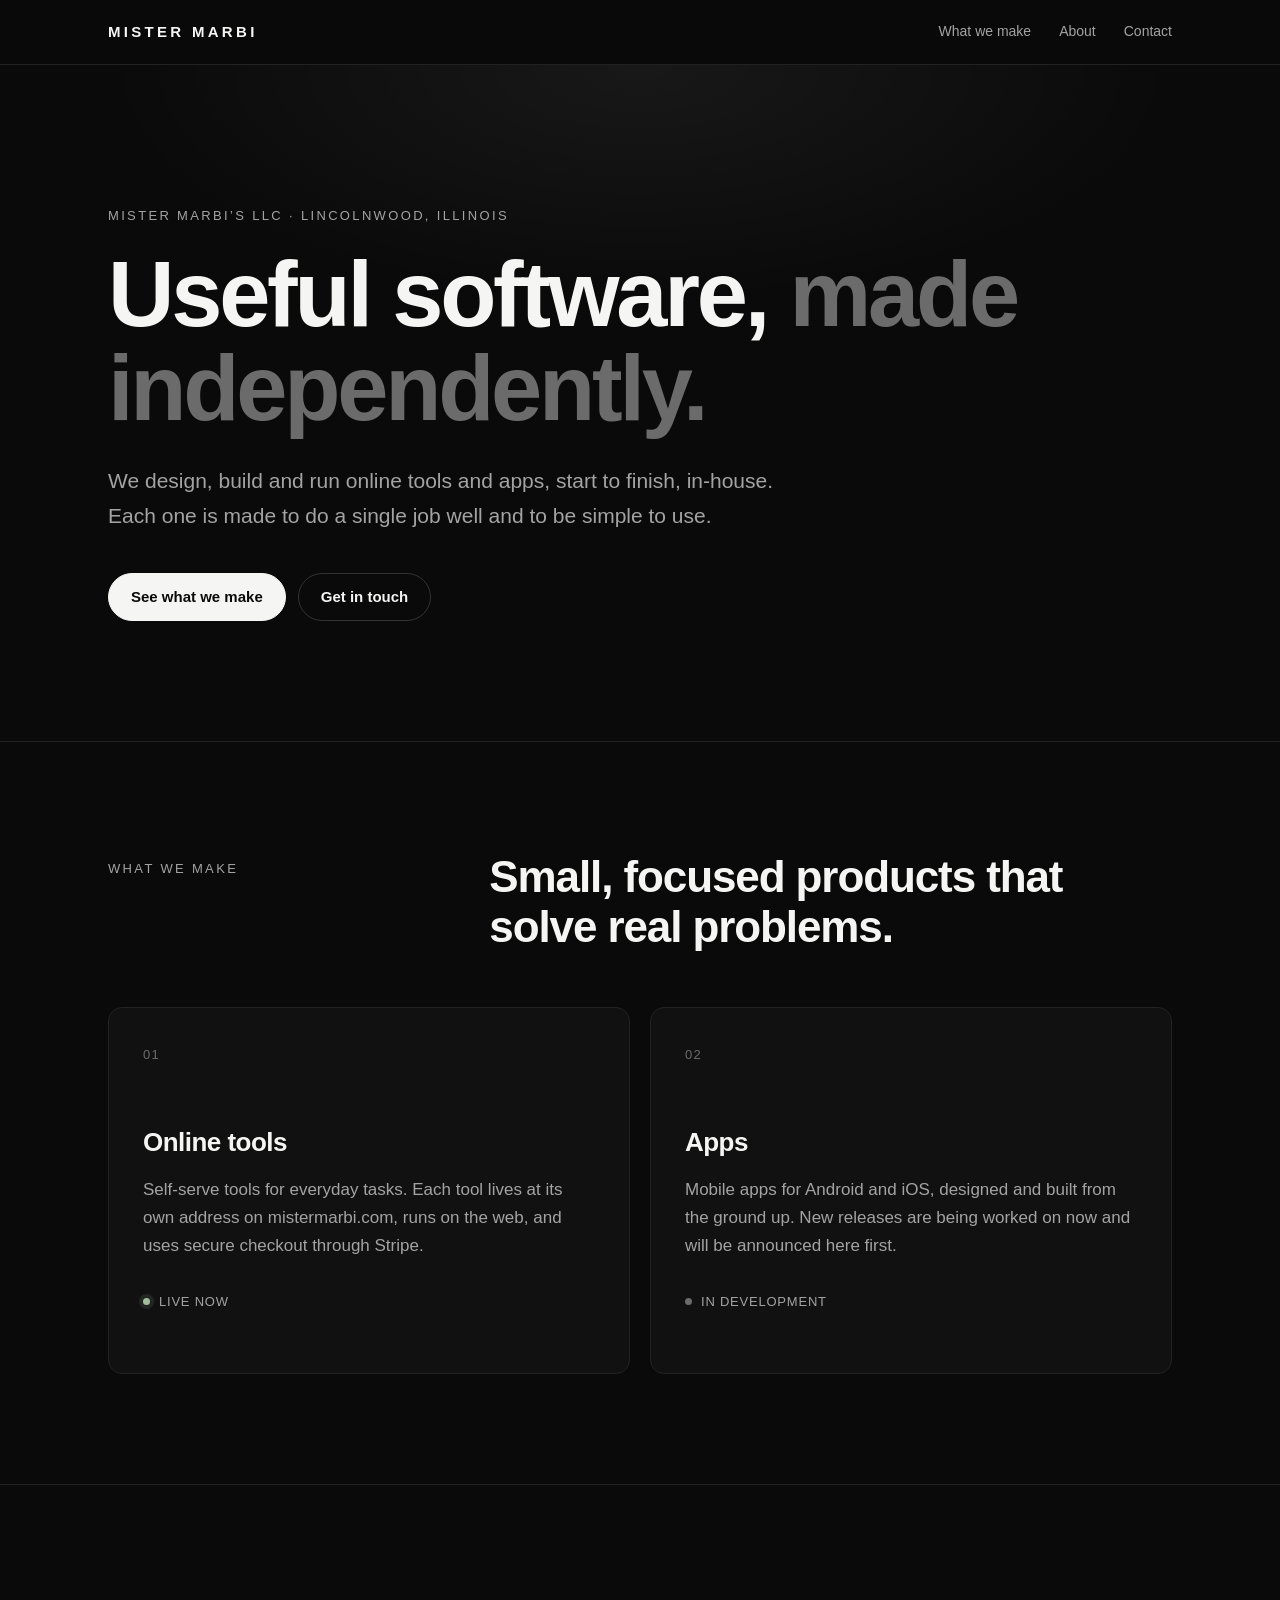
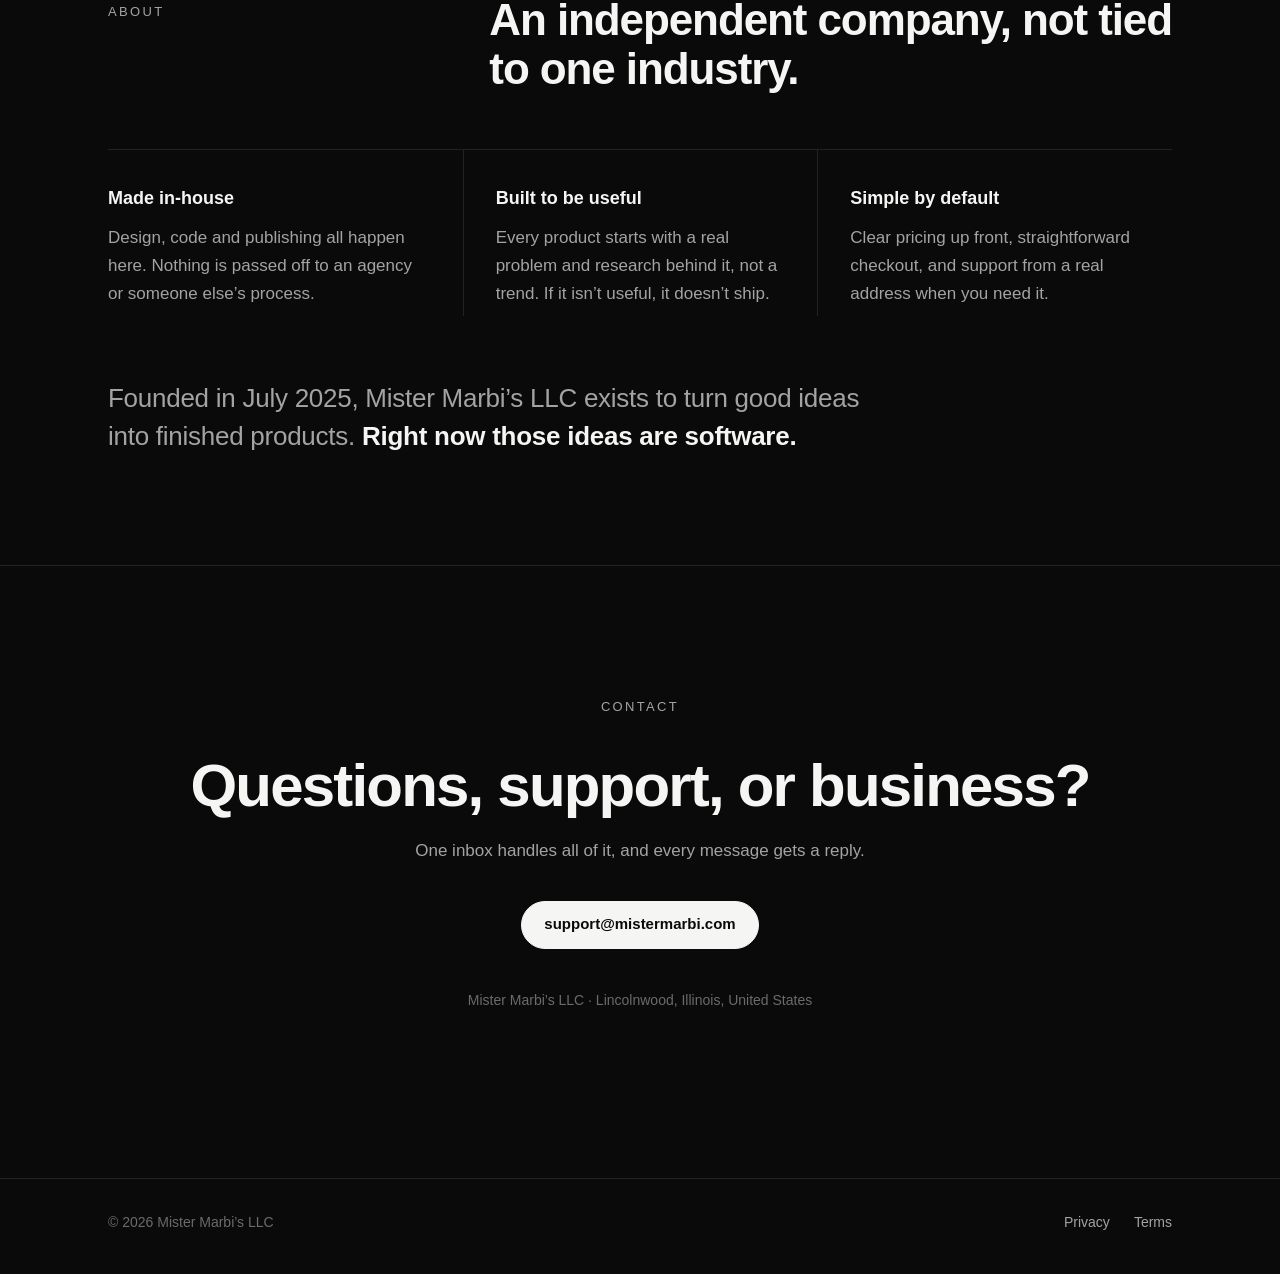
==== index.html @ 083add67 "Launch redesigned mistermarbi.com New black-and-white homepage, site-wide privacy and terms pages, a" ====
<!DOCTYPE html>
<html lang="en">
<head>
<meta charset="utf-8">
<meta name="viewport" content="width=device-width, initial-scale=1">
<title>Mister Marbi — Independent software company</title>
<meta name="description" content="Mister Marbi's LLC is an independent software company in Lincolnwood, Illinois. We design, build and run useful online tools and apps, in-house.">
<meta name="theme-color" content="#0a0a0a">
<meta property="og:title" content="Mister Marbi">
<meta property="og:description" content="An independent software company building useful online tools and apps.">
<meta property="og:url" content="https://mistermarbi.com/">
<meta property="og:type" content="website">
<link rel="icon" href="favicon.svg" type="image/svg+xml">
<link rel="stylesheet" href="site.css">
</head>
<body>

<header class="topbar">
  <div class="wrap">
    <a href="/" class="wordmark">MISTER MARBI</a>
    <nav class="nav" aria-label="Main">
      <a href="#work">What we make</a>
      <a href="#about">About</a>
      <a href="#contact">Contact</a>
    </nav>
  </div>
</header>

<main>

  <section class="hero">
    <div class="wrap">
      <p class="eyebrow">Mister Marbi&rsquo;s LLC &middot; Lincolnwood, Illinois</p>
      <h1>Useful software, <span>made independently.</span></h1>
      <p class="lede">We design, build and run online tools and apps, start to finish,
      in-house. Each one is made to do a single job well and to be simple to use.</p>
      <div class="actions">
        <a class="btn btn-solid" href="#work">See what we make</a>
        <a class="btn btn-ghost" href="#contact">Get in touch</a>
      </div>
    </div>
  </section>

  <section class="section" id="work">
    <div class="wrap">
      <div class="section-head">
        <p class="eyebrow">What we make</p>
        <h2>Small, focused products that solve real problems.</h2>
      </div>

      <div class="cards">
        <article class="card">
          <p class="num">01</p>
          <h3>Online tools</h3>
          <p>Self-serve tools for everyday tasks. Each tool lives at its own
          address on mistermarbi.com, runs on the web, and uses secure
          checkout through Stripe.</p>
          <p class="status live">Live now</p>
        </article>

        <article class="card">
          <p class="num">02</p>
          <h3>Apps</h3>
          <p>Mobile apps for Android and iOS, designed and built from the
          ground up. New releases are being worked on now and will be
          announced here first.</p>
          <p class="status">In development</p>
        </article>
      </div>
    </div>
  </section>

  <section class="section" id="about">
    <div class="wrap">
      <div class="section-head">
        <p class="eyebrow">About</p>
        <h2>An independent company, not tied to one industry.</h2>
      </div>

      <div class="principles">
        <div class="principle">
          <h3>Made in-house</h3>
          <p>Design, code and publishing all happen here. Nothing is passed
          off to an agency or someone else&rsquo;s process.</p>
        </div>
        <div class="principle">
          <h3>Built to be useful</h3>
          <p>Every product starts with a real problem and research behind
          it, not a trend. If it isn&rsquo;t useful, it doesn&rsquo;t ship.</p>
        </div>
        <div class="principle">
          <h3>Simple by default</h3>
          <p>Clear pricing up front, straightforward checkout, and support
          from a real address when you need it.</p>
        </div>
      </div>

      <p class="closing">Founded in July 2025, Mister Marbi&rsquo;s LLC exists to
      turn good ideas into finished products. <strong>Right now those ideas
      are software.</strong></p>
    </div>
  </section>

  <section class="contact" id="contact">
    <div class="wrap">
      <p class="eyebrow">Contact</p>
      <h2>Questions, support, or business?</h2>
      <p>One inbox handles all of it, and every message gets a reply.</p>
      <div class="actions">
        <a class="btn btn-solid" href="mailto:support@mistermarbi.com">support@mistermarbi.com</a>
      </div>
      <p class="address">Mister Marbi&rsquo;s LLC &middot; Lincolnwood, Illinois, United States</p>
    </div>
  </section>

</main>

<footer class="footer">
  <div class="wrap">
    <span>&copy; 2026 Mister Marbi&rsquo;s LLC</span>
    <nav aria-label="Legal">
      <a href="privacy.html">Privacy</a>
      <a href="terms.html">Terms</a>
    </nav>
  </div>
</footer>

</body>
</html>
---- site.css ----
/* ==========================================================
   mistermarbi.com — site styles
   Black and white first. Greys do the quiet work.
   ========================================================== */

:root {
  --bg: #0a0a0a;
  --surface: #111111;
  --line: #222222;
  --line-strong: #333333;
  --text: #f5f5f4;
  --muted: #a3a3a3;
  --faint: #6b6b6b;
  --live: #9fbf9a;          /* soft sage, used only for "live" status */
  --radius: 14px;
  --max: 1120px;
  --sans: -apple-system, BlinkMacSystemFont, "Segoe UI", "Helvetica Neue",
          Roboto, Arial, sans-serif;
}

* { box-sizing: border-box; }

html {
  -webkit-text-size-adjust: 100%;
  scroll-behavior: smooth;
}

body {
  margin: 0;
  background: var(--bg);
  color: var(--text);
  font: 400 17px/1.65 var(--sans);
  -webkit-font-smoothing: antialiased;
}

a { color: inherit; }

a:focus-visible,
.btn:focus-visible {
  outline: 2px solid var(--text);
  outline-offset: 3px;
}

.wrap {
  max-width: var(--max);
  margin: 0 auto;
  padding: 0 28px;
}

/* ---------- Top bar ---------- */

.topbar {
  position: sticky;
  top: 0;
  z-index: 10;
  background: rgba(10, 10, 10, 0.82);
  -webkit-backdrop-filter: saturate(140%) blur(12px);
  backdrop-filter: saturate(140%) blur(12px);
  border-bottom: 1px solid var(--line);
}

.topbar .wrap {
  display: flex;
  align-items: center;
  justify-content: space-between;
  height: 64px;
}

.wordmark {
  font-weight: 700;
  font-size: 15px;
  letter-spacing: 0.22em;
  text-decoration: none;
  white-space: nowrap;
}

.nav {
  display: flex;
  gap: 28px;
}

.nav a {
  font-size: 14px;
  color: var(--muted);
  text-decoration: none;
  transition: color 0.2s ease;
}

.nav a:hover { color: var(--text); }

/* ---------- Hero ---------- */

.hero {
  padding: 140px 0 120px;
  border-bottom: 1px solid var(--line);
  background:
    radial-gradient(ellipse 60% 50% at 50% 0%, rgba(255, 255, 255, 0.06), transparent 70%);
}

.eyebrow {
  font-size: 13px;
  letter-spacing: 0.18em;
  text-transform: uppercase;
  color: var(--muted);
  margin: 0 0 22px;
}

.hero h1 {
  font-size: clamp(44px, 7.4vw, 92px);
  line-height: 1.02;
  letter-spacing: -0.035em;
  font-weight: 650;
  margin: 0 0 28px;
  max-width: 19ch;
}

.hero h1 span { color: var(--faint); }

.hero .lede {
  font-size: clamp(18px, 2vw, 21px);
  color: var(--muted);
  max-width: 34em;
  margin: 0 0 40px;
}

.actions {
  display: flex;
  flex-wrap: wrap;
  gap: 12px;
}

.btn {
  display: inline-flex;
  align-items: center;
  gap: 8px;
  height: 48px;
  padding: 0 22px;
  border-radius: 999px;
  font-size: 15px;
  font-weight: 550;
  text-decoration: none;
  border: 1px solid var(--text);
  transition: background 0.2s ease, color 0.2s ease, border-color 0.2s ease;
}

.btn-solid {
  background: var(--text);
  color: var(--bg);
}

.btn-solid:hover { background: #d6d6d3; border-color: #d6d6d3; }

.btn-ghost {
  background: transparent;
  color: var(--text);
  border-color: var(--line-strong);
}

.btn-ghost:hover { border-color: var(--text); }

/* ---------- Sections ---------- */

.section {
  padding: 110px 0;
  border-bottom: 1px solid var(--line);
}

.section-head {
  display: grid;
  grid-template-columns: 1fr 2fr;
  gap: 40px;
  margin-bottom: 56px;
}

.section-head .eyebrow { margin: 6px 0 0; }

.section-head h2 {
  font-size: clamp(30px, 3.6vw, 44px);
  line-height: 1.12;
  letter-spacing: -0.025em;
  font-weight: 620;
  margin: 0;
}

/* ---------- What we make ---------- */

.cards {
  display: grid;
  grid-template-columns: repeat(2, 1fr);
  gap: 20px;
}

.card {
  position: relative;
  background: var(--surface);
  border: 1px solid var(--line);
  border-radius: var(--radius);
  padding: 36px 34px 34px;
  transition: border-color 0.25s ease, transform 0.25s ease;
}

.card:hover {
  border-color: var(--line-strong);
  transform: translateY(-3px);
}

.card .num {
  font-size: 13px;
  color: var(--faint);
  letter-spacing: 0.1em;
  margin: 0 0 56px;
}

.card h3 {
  font-size: 26px;
  letter-spacing: -0.02em;
  font-weight: 620;
  margin: 0 0 12px;
}

.card p {
  color: var(--muted);
  margin: 0 0 26px;
}

.status {
  display: inline-flex;
  align-items: center;
  gap: 9px;
  font-size: 13px;
  letter-spacing: 0.06em;
  text-transform: uppercase;
  color: var(--muted);
  margin: 0;
}

.status::before {
  content: "";
  width: 7px;
  height: 7px;
  border-radius: 50%;
  background: var(--faint);
}

.status.live::before {
  background: var(--live);
  box-shadow: 0 0 0 4px rgba(159, 191, 154, 0.12);
}

/* ---------- About ---------- */

.principles {
  display: grid;
  grid-template-columns: repeat(3, 1fr);
  border-top: 1px solid var(--line);
}

.principle {
  padding: 34px 32px 8px 0;
}

.principle + .principle {
  padding-left: 32px;
  border-left: 1px solid var(--line);
}

.principle h3 {
  font-size: 18px;
  font-weight: 600;
  margin: 0 0 10px;
}

.principle p {
  color: var(--muted);
  margin: 0;
}

.closing {
  margin: 64px 0 0;
  font-size: clamp(20px, 2.2vw, 26px);
  line-height: 1.45;
  letter-spacing: -0.01em;
  max-width: 30em;
  color: var(--muted);
}

.closing strong {
  color: var(--text);
  font-weight: 560;
}

/* ---------- Contact ---------- */

.contact {
  padding: 130px 0;
  text-align: center;
}

.contact h2 {
  font-size: clamp(36px, 5vw, 60px);
  letter-spacing: -0.03em;
  font-weight: 640;
  line-height: 1.08;
  margin: 0 0 18px;
}

.contact p {
  color: var(--muted);
  margin: 0 auto 36px;
  max-width: 32em;
}

.contact .actions { justify-content: center; }

.address {
  margin-top: 40px !important;
  font-size: 14px;
  color: var(--faint) !important;
}

/* ---------- Footer ---------- */

.footer {
  border-top: 1px solid var(--line);
  padding: 32px 0 40px;
  font-size: 14px;
  color: var(--faint);
}

.footer .wrap {
  display: flex;
  flex-wrap: wrap;
  justify-content: space-between;
  gap: 14px;
}

.footer nav {
  display: flex;
  gap: 24px;
}

.footer a {
  color: var(--muted);
  text-decoration: none;
}

.footer a:hover { color: var(--text); }

/* ---------- Legal pages ---------- */

.legal {
  max-width: 720px;
  margin: 0 auto;
  padding: 90px 28px 100px;
}

.legal h1 {
  font-size: clamp(36px, 5vw, 52px);
  letter-spacing: -0.03em;
  font-weight: 640;
  line-height: 1.1;
  margin: 0 0 14px;
}

.legal .updated {
  color: var(--faint);
  font-size: 14px;
  margin: 0 0 44px;
}

.legal h2 {
  font-size: 20px;
  font-weight: 600;
  letter-spacing: -0.01em;
  margin: 48px 0 12px;
  padding-top: 28px;
  border-top: 1px solid var(--line);
}

.legal p,
.legal li {
  color: #cfcfcd;
  margin: 0 0 14px;
}

.legal ul { padding-left: 22px; }

.legal strong { color: var(--text); font-weight: 600; }

.legal a { text-decoration-color: var(--faint); text-underline-offset: 3px; }

.summary {
  background: var(--surface);
  border: 1px solid var(--line);
  border-radius: var(--radius);
  padding: 26px 28px 14px;
  margin: 0 0 12px;
}

/* ---------- Small screens ---------- */

@media (max-width: 820px) {
  .section-head { grid-template-columns: 1fr; gap: 14px; margin-bottom: 40px; }
  .cards { grid-template-columns: 1fr; }
  .principles { grid-template-columns: 1fr; }
  .principle,
  .principle + .principle {
    padding: 28px 0;
    border-left: 0;
    border-bottom: 1px solid var(--line);
  }
}

@media (max-width: 560px) {
  body { font-size: 16px; }
  .wrap { padding: 0 22px; }
  .nav { gap: 18px; }
  .nav a[href="#about"] { display: none; }
  .hero { padding: 96px 0 84px; }
  .section { padding: 80px 0; }
  .contact { padding: 96px 0; }
  .card { padding: 30px 26px 28px; }
  .card .num { margin-bottom: 40px; }
  .btn { height: 46px; }
  .legal { padding: 64px 22px 80px; }
}

@media (prefers-reduced-motion: reduce) {
  html { scroll-behavior: auto; }
  .card, .btn, .nav a { transition: none; }
  .card:hover { transform: none; }
}
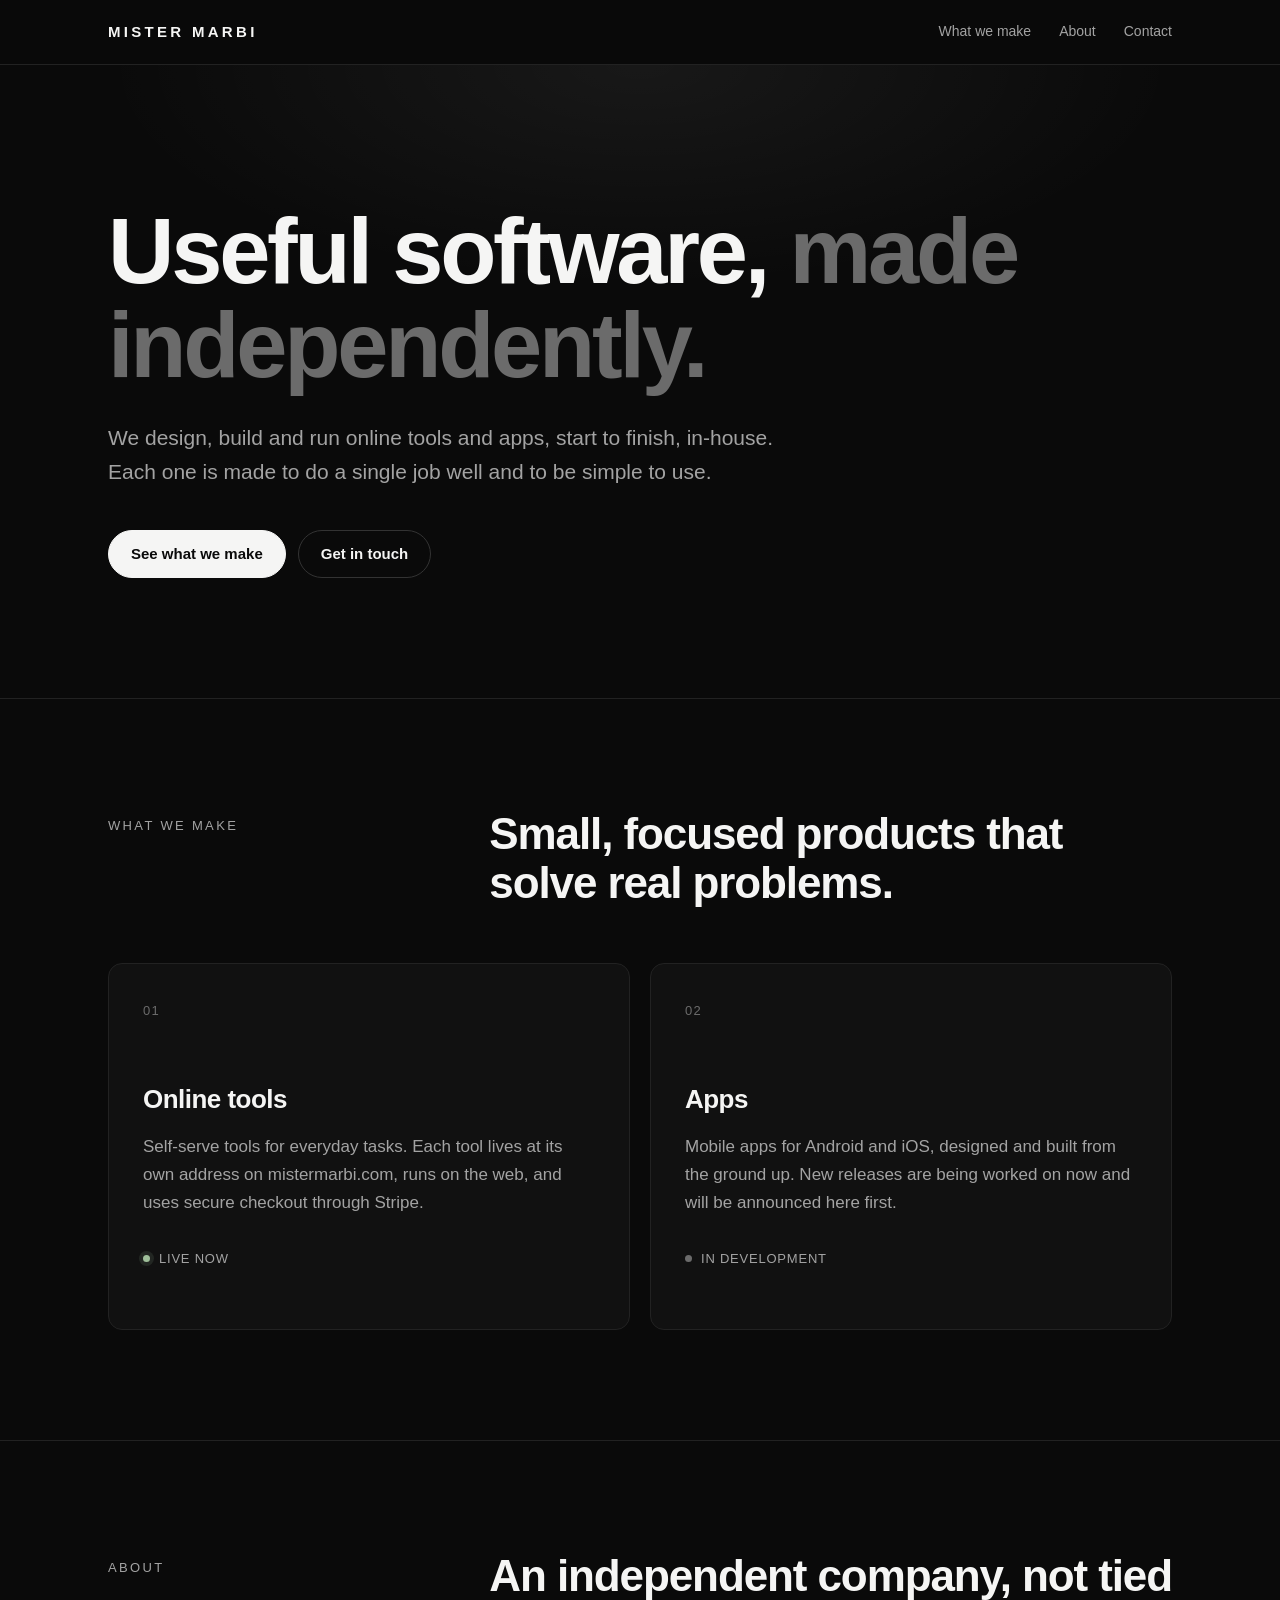
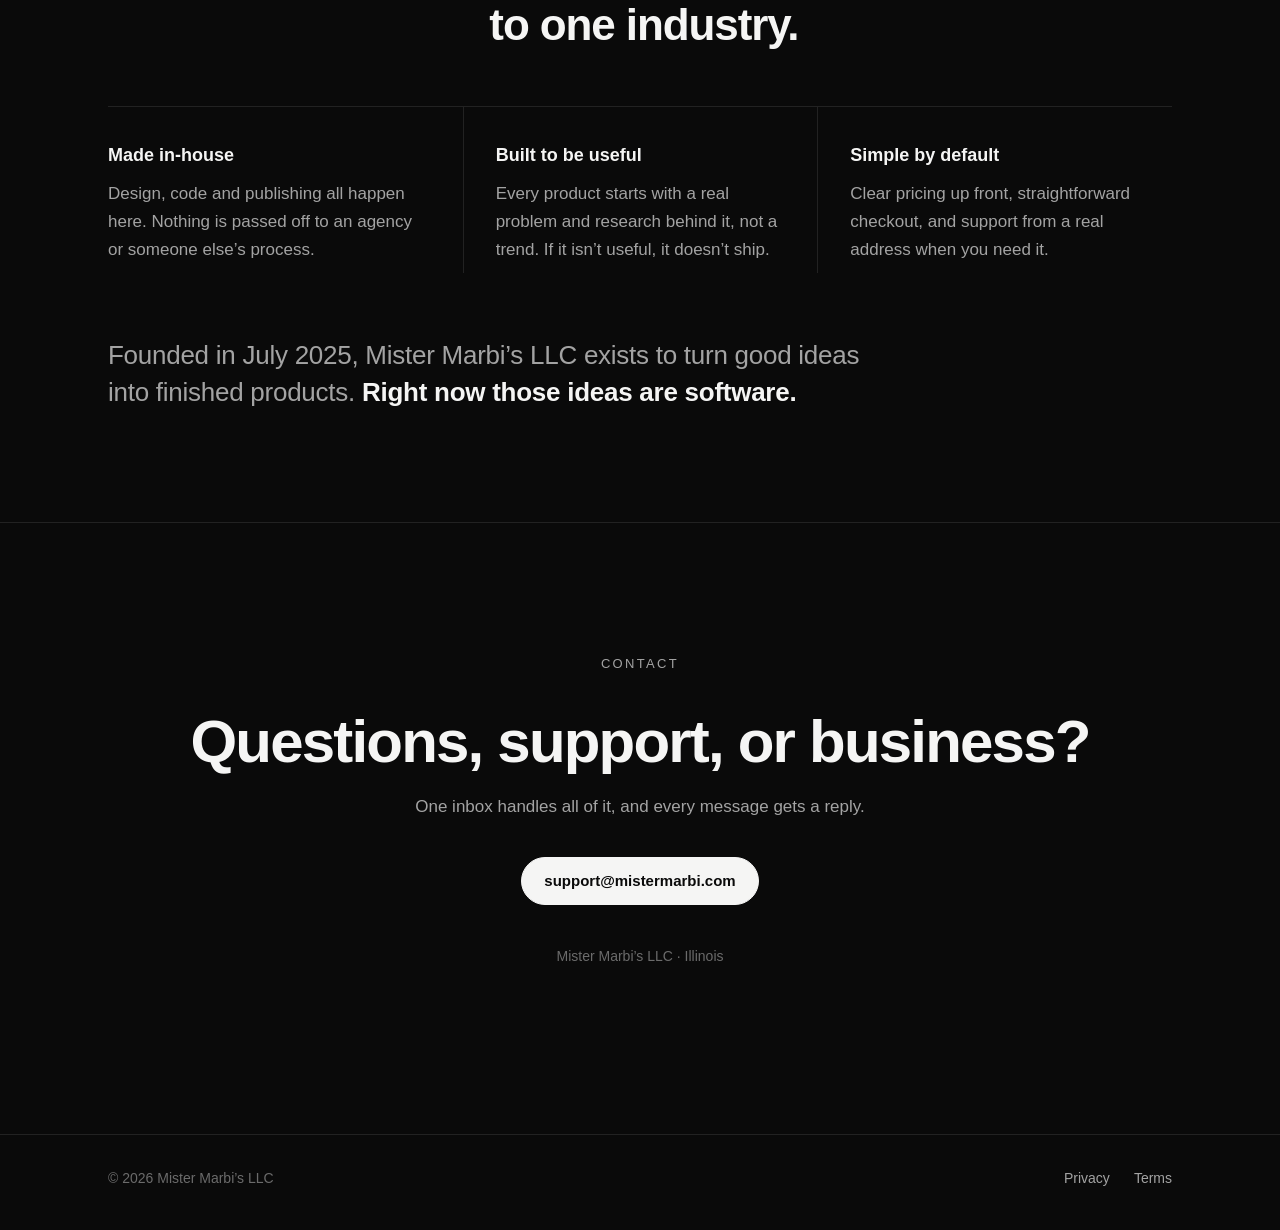
==== commit 58368edd: "Remove location from homepage hero; footer address shows Illinois only Co-Authored-By: Claude Opus 5" ====
--- a/index.html
+++ b/index.html
@@ -4,7 +4,7 @@
 <meta charset="utf-8">
 <meta name="viewport" content="width=device-width, initial-scale=1">
 <title>Mister Marbi — Independent software company</title>
-<meta name="description" content="Mister Marbi's LLC is an independent software company in Lincolnwood, Illinois. We design, build and run useful online tools and apps, in-house.">
+<meta name="description" content="Mister Marbi's LLC is an independent software company in Illinois. We design, build and run useful online tools and apps, in-house.">
 <meta name="theme-color" content="#0a0a0a">
 <meta property="og:title" content="Mister Marbi">
 <meta property="og:description" content="An independent software company building useful online tools and apps.">
@@ -30,7 +30,6 @@
 
   <section class="hero">
     <div class="wrap">
-      <p class="eyebrow">Mister Marbi&rsquo;s LLC &middot; Lincolnwood, Illinois</p>
       <h1>Useful software, <span>made independently.</span></h1>
       <p class="lede">We design, build and run online tools and apps, start to finish,
       in-house. Each one is made to do a single job well and to be simple to use.</p>
@@ -109,7 +108,7 @@
       <div class="actions">
         <a class="btn btn-solid" href="mailto:support@mistermarbi.com">support@mistermarbi.com</a>
       </div>
-      <p class="address">Mister Marbi&rsquo;s LLC &middot; Lincolnwood, Illinois, United States</p>
+      <p class="address">Mister Marbi&rsquo;s LLC &middot; Illinois</p>
     </div>
   </section>
 
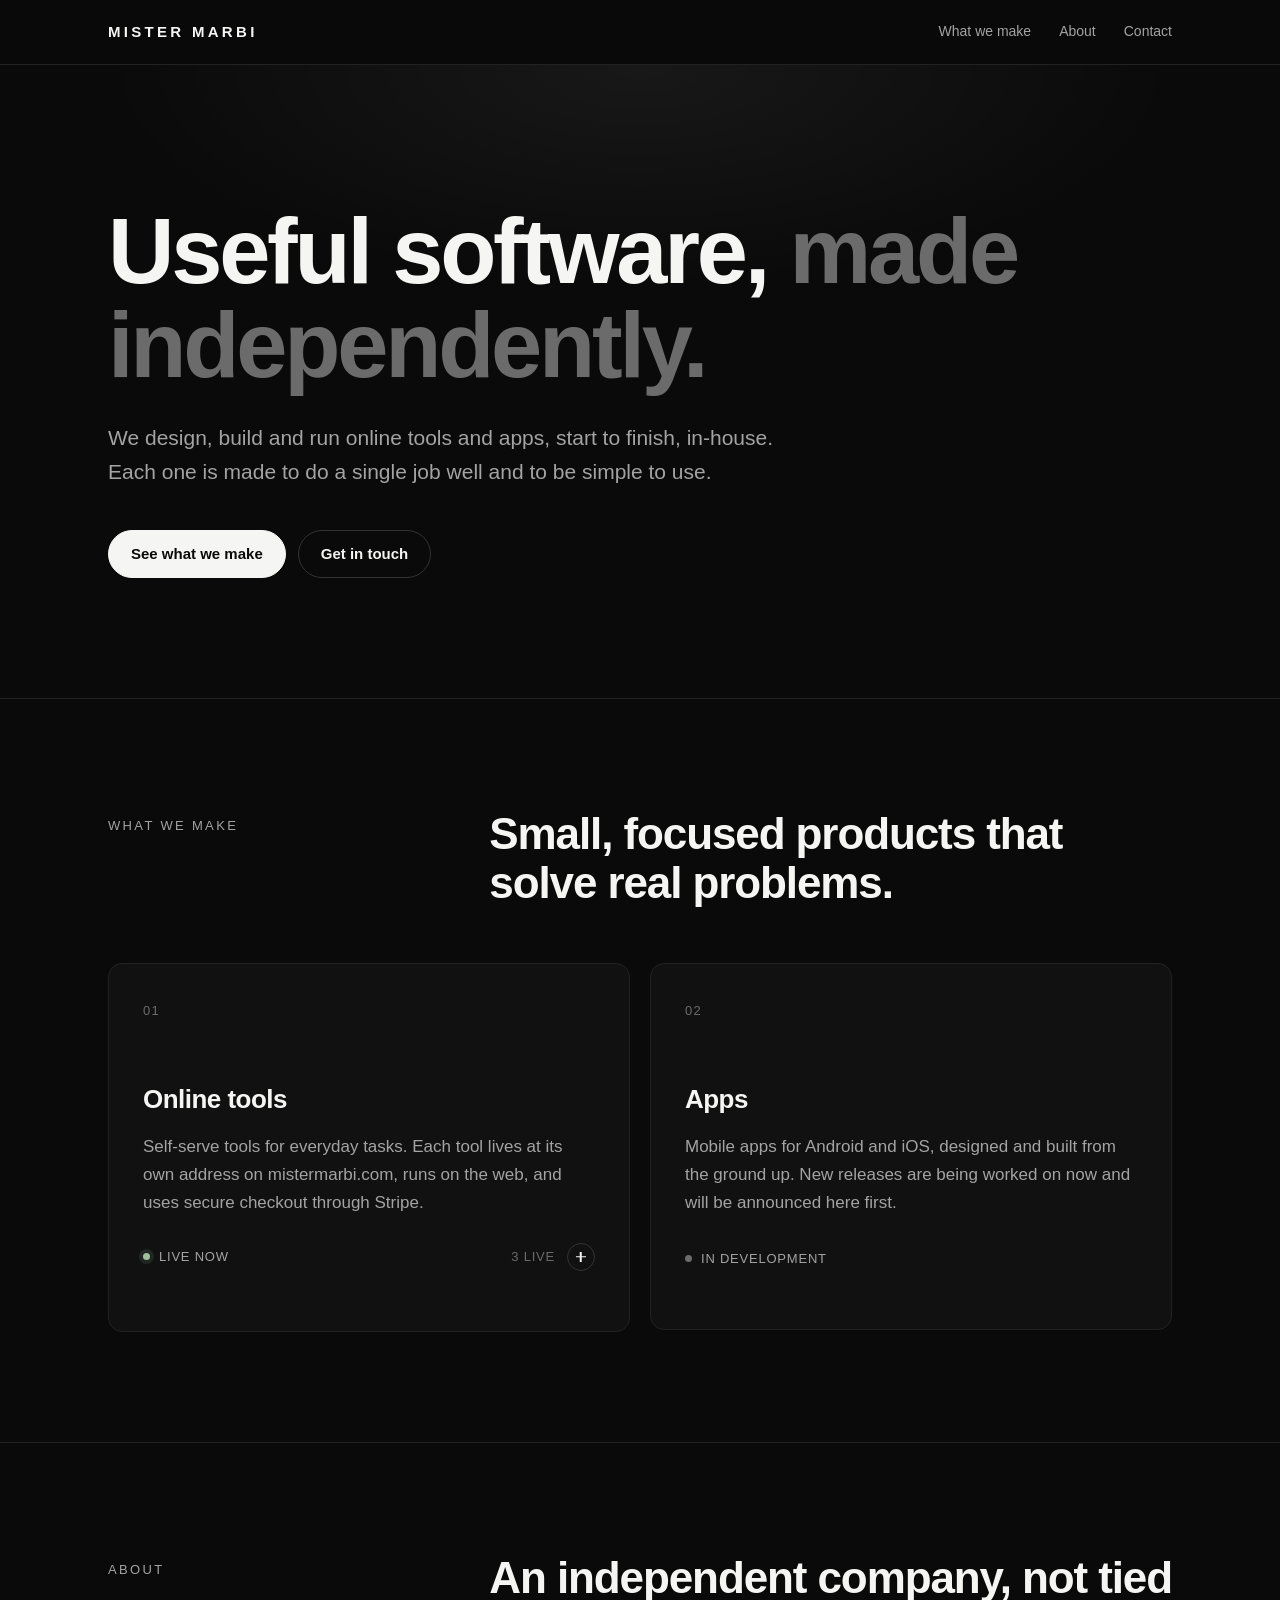
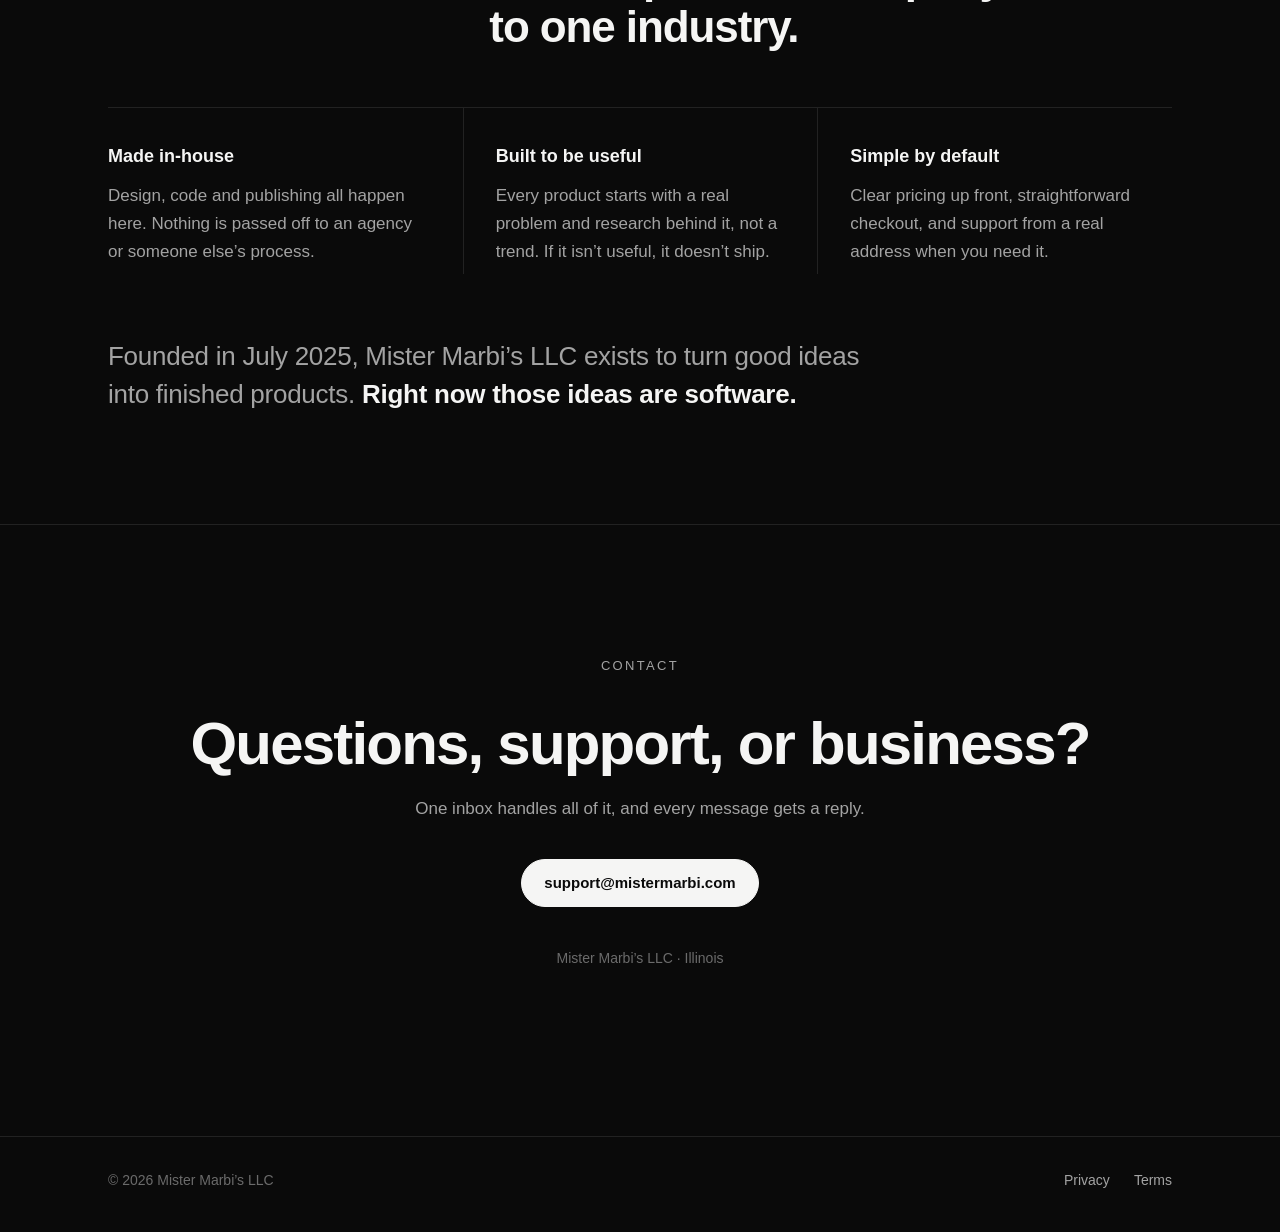
==== commit 8b46c807: "Online tools card opens to list the live services Domain Health, Templates and the Etsy shop, in a s" ====
--- a/index.html
+++ b/index.html
@@ -12,6 +12,8 @@
 <meta property="og:type" content="website">
 <link rel="icon" href="favicon.svg" type="image/svg+xml">
 <link rel="stylesheet" href="site.css">
+<script>document.documentElement.classList.add('js');</script>
+<script src="site.js" defer></script>
 </head>
 <body>
 
@@ -48,13 +50,54 @@
       </div>
 
       <div class="cards">
-        <article class="card">
-          <p class="num">01</p>
-          <h3>Online tools</h3>
-          <p>Self-serve tools for everyday tasks. Each tool lives at its own
-          address on mistermarbi.com, runs on the web, and uses secure
-          checkout through Stripe.</p>
-          <p class="status live">Live now</p>
+        <article class="card card-expand" id="tools-card">
+          <div class="card-head">
+            <p class="num">01</p>
+            <h3><button class="card-toggle" type="button" aria-expanded="false" aria-controls="tools-drawer">Online tools</button></h3>
+            <p>Self-serve tools for everyday tasks. Each tool lives at its own
+            address on mistermarbi.com, runs on the web, and uses secure
+            checkout through Stripe.</p>
+            <div class="card-foot">
+              <p class="status live">Live now</p>
+              <span class="toggle-hint" aria-hidden="true"><span class="toggle-count">3 live</span><span class="plus"></span></span>
+            </div>
+          </div>
+          <div class="drawer" id="tools-drawer">
+            <div class="drawer-inner">
+              <ul class="tool-list">
+                <li style="--i:0">
+                  <a class="tool" href="https://tools.mistermarbi.com/">
+                    <span class="tool-text">
+                      <span class="tool-name">Domain Health</span>
+                      <span class="tool-desc">Free email and domain checks (SPF, DKIM, DMARC, MX, SSL), with monitoring.</span>
+                    </span>
+                    <span class="tool-url">tools.mistermarbi.com</span>
+                    <span class="tool-arrow" aria-hidden="true">&#8599;</span>
+                  </a>
+                </li>
+                <li style="--i:1">
+                  <a class="tool" href="https://templates.mistermarbi.com/">
+                    <span class="tool-text">
+                      <span class="tool-name">Templates</span>
+                      <span class="tool-desc">Planning spreadsheets for the holidays, weddings, family reunions and scholarships.</span>
+                    </span>
+                    <span class="tool-url">templates.mistermarbi.com</span>
+                    <span class="tool-arrow" aria-hidden="true">&#8599;</span>
+                  </a>
+                </li>
+                <li style="--i:2">
+                  <a class="tool" href="https://mistermarbi.etsy.com/" target="_blank" rel="noopener">
+                    <span class="tool-text">
+                      <span class="tool-name">Etsy shop</span>
+                      <span class="tool-desc">Our spreadsheet templates, ready to download.</span>
+                    </span>
+                    <span class="tool-url">mistermarbi.etsy.com</span>
+                    <span class="tool-arrow" aria-hidden="true">&#8599;</span>
+                  </a>
+                </li>
+              </ul>
+            </div>
+          </div>
         </article>
 
         <article class="card">
--- a/site.css
+++ b/site.css
@@ -247,6 +247,184 @@
   box-shadow: 0 0 0 4px rgba(159, 191, 154, 0.12);
 }
 
+/* ---------- Expandable card (Online tools) ---------- */
+
+.cards { align-items: start; }
+
+.card-head { position: relative; }
+
+.card-expand .card-head { padding-bottom: 26px; }
+
+.card-toggle {
+  font: inherit;
+  color: inherit;
+  letter-spacing: inherit;
+  background: none;
+  border: 0;
+  padding: 0;
+  margin: 0;
+  text-align: left;
+  cursor: pointer;
+}
+
+/* the whole top of the card is the click target */
+.js .card-toggle::after {
+  content: "";
+  position: absolute;
+  inset: -36px -34px 0;
+  border-radius: var(--radius) var(--radius) 0 0;
+}
+
+.card-toggle:focus-visible { outline: none; }
+.card-toggle:focus-visible::after {
+  outline: 2px solid var(--text);
+  outline-offset: -2px;
+}
+
+.card-foot .status { margin: 0; }
+
+.card-foot {
+  display: flex;
+  align-items: center;
+  justify-content: space-between;
+  gap: 16px;
+}
+
+.toggle-hint { display: none; }
+
+.js .toggle-hint {
+  display: inline-flex;
+  align-items: center;
+  gap: 12px;
+  font-size: 13px;
+  letter-spacing: 0.06em;
+  text-transform: uppercase;
+  color: var(--faint);
+  transition: color 0.25s ease;
+}
+
+.plus {
+  position: relative;
+  width: 28px;
+  height: 28px;
+  border: 1px solid var(--line-strong);
+  border-radius: 50%;
+  transition: border-color 0.25s ease, transform 0.45s cubic-bezier(0.2, 0.7, 0.2, 1);
+}
+
+.plus::before,
+.plus::after {
+  content: "";
+  position: absolute;
+  left: 50%;
+  top: 50%;
+  width: 10px;
+  height: 1.5px;
+  background: var(--text);
+  transform: translate(-50%, -50%);
+  transition: transform 0.45s cubic-bezier(0.2, 0.7, 0.2, 1);
+}
+
+.plus::after { transform: translate(-50%, -50%) rotate(90deg); }
+
+.card-expand:hover .toggle-hint { color: var(--muted); }
+.card-expand:hover .plus { border-color: var(--muted); }
+
+.card-expand.open { border-color: var(--line-strong); transform: none; }
+.card-expand.open .toggle-hint { color: var(--text); }
+.card-expand.open .plus { transform: rotate(180deg); border-color: var(--text); }
+.card-expand.open .plus::after { transform: translate(-50%, -50%) rotate(0deg); }
+
+/* drawer: open by default without JS, animated with JS */
+.drawer {
+  display: grid;
+  grid-template-rows: 1fr;
+}
+
+.js .drawer {
+  grid-template-rows: 0fr;
+  transition: grid-template-rows 0.5s cubic-bezier(0.2, 0.7, 0.2, 1);
+}
+
+.js .card-expand.open .drawer { grid-template-rows: 1fr; }
+
+.drawer-inner {
+  min-height: 0;
+  overflow: hidden;
+  margin: 0 -12px;
+  padding: 0 12px;
+}
+
+.tool-list {
+  list-style: none;
+  margin: 2px 0 0;
+  padding: 0;
+  border-top: 1px solid var(--line);
+}
+
+.tool-list li { border-bottom: 1px solid var(--line); }
+.tool-list li:last-child { border-bottom: 0; }
+
+.js .tool-list li {
+  opacity: 0;
+  transform: translateY(8px);
+  transition: opacity 0.3s ease, transform 0.4s cubic-bezier(0.2, 0.7, 0.2, 1);
+}
+
+.js .card-expand.open .tool-list li {
+  opacity: 1;
+  transform: none;
+  transition-delay: calc(0.12s + var(--i, 0) * 0.07s);
+}
+
+.tool {
+  display: grid;
+  grid-template-columns: 1fr auto auto;
+  align-items: center;
+  gap: 6px 18px;
+  padding: 18px 12px;
+  margin: 0 -12px;
+  border-radius: 10px;
+  text-decoration: none;
+  transition: background 0.2s ease;
+}
+
+.tool:hover { background: rgba(255, 255, 255, 0.035); }
+
+.tool-text { display: block; min-width: 0; }
+
+.tool-name {
+  display: block;
+  font-size: 16px;
+  font-weight: 600;
+  color: var(--text);
+}
+
+.tool-desc {
+  display: block;
+  font-size: 14px;
+  line-height: 1.5;
+  color: var(--muted);
+  margin-top: 2px;
+}
+
+.tool-url {
+  font-size: 12.5px;
+  color: var(--faint);
+  white-space: nowrap;
+}
+
+.tool-arrow {
+  color: var(--faint);
+  font-size: 16px;
+  transition: transform 0.25s ease, color 0.25s ease;
+}
+
+.tool:hover .tool-arrow {
+  color: var(--text);
+  transform: translate(2px, -2px);
+}
+
 /* ---------- About ---------- */
 
 .principles {
@@ -423,10 +601,19 @@
   .card .num { margin-bottom: 40px; }
   .btn { height: 46px; }
   .legal { padding: 64px 22px 80px; }
+  .js .card-toggle::after { inset: -30px -26px 0; }
+  .tool { grid-template-columns: 1fr auto; }
+  .tool-url { grid-column: 1; grid-row: 2; }
+  .tool-arrow { grid-column: 2; grid-row: 1 / span 2; }
 }
 
 @media (prefers-reduced-motion: reduce) {
   html { scroll-behavior: auto; }
   .card, .btn, .nav a { transition: none; }
   .card:hover { transform: none; }
-}
+  .js .drawer,
+  .js .tool-list li,
+  .plus, .plus::before, .plus::after,
+  .tool, .tool-arrow { transition: none; }
+  .js .card-expand.open .tool-list li { transition-delay: 0s; }
+}
